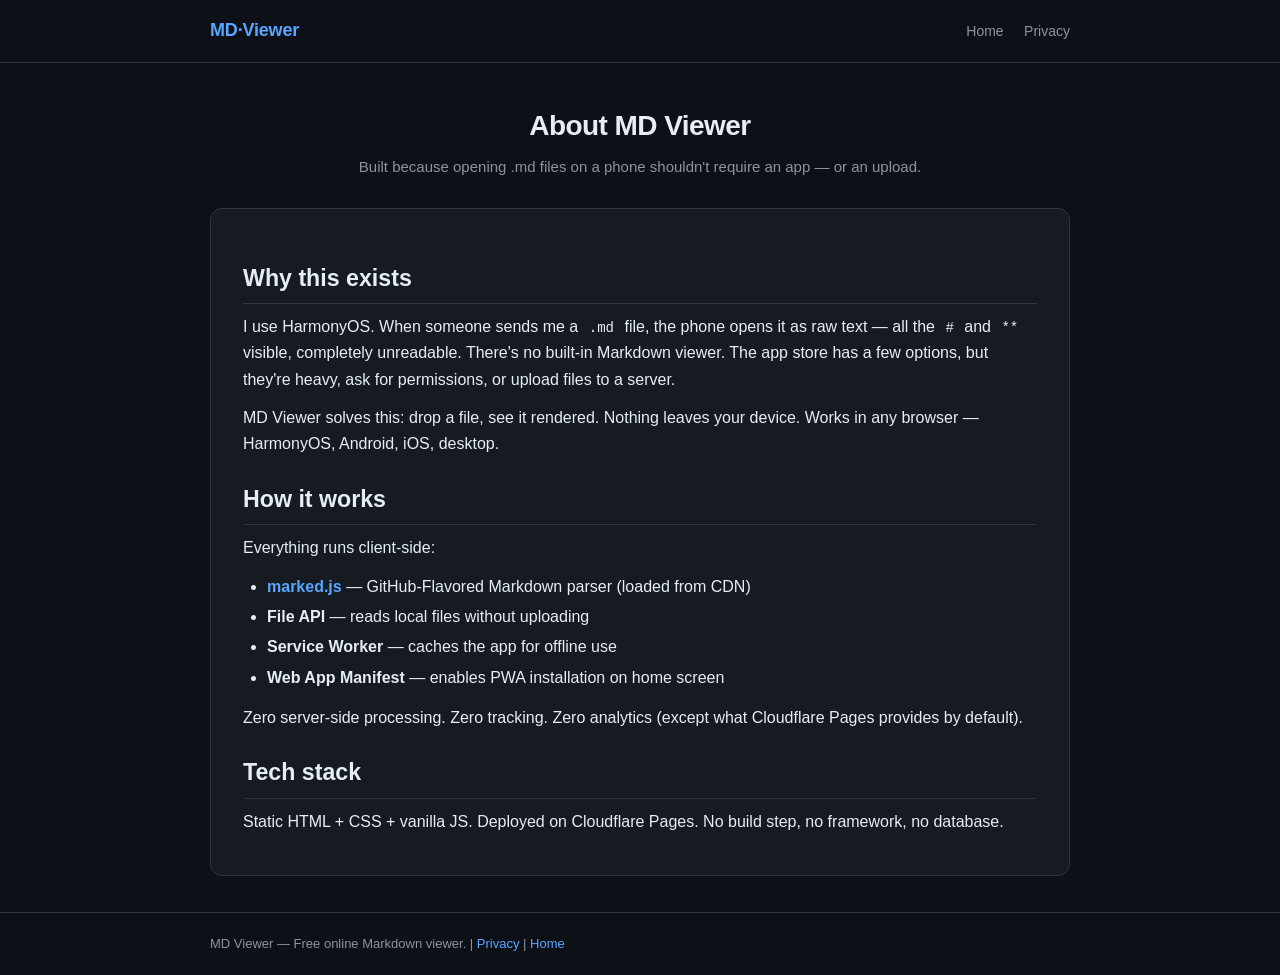
==== about.html @ 42decd7a "first commit" ====
<!DOCTYPE html>
<html lang="en">
<head>
  <meta charset="UTF-8" />
  <meta name="viewport" content="width=device-width, initial-scale=1.0" />
  <title>About — MD Viewer</title>
  <meta name="description" content="About MD Viewer — a free, privacy-first online Markdown viewer." />
  <link rel="canonical" href="https://example.com/about.html" />
  <link rel="stylesheet" href="/assets/styles.css" />
</head>
<body>
  <header class="site">
    <div class="wrap">
      <a href="/" class="logo">MD<span>·</span>Viewer</a>
      <nav>
        <a href="/">Home</a>
        <a href="/privacy.html">Privacy</a>
      </nav>
    </div>
  </header>

  <main class="wrap">
    <div class="hero">
      <h1>About MD Viewer</h1>
      <p class="sub">Built because opening .md files on a phone shouldn't require an app — or an upload.</p>
    </div>

    <div class="md-body" style="border:1px solid var(--border); border-radius:var(--radius);">
      <h2>Why this exists</h2>
      <p>I use HarmonyOS. When someone sends me a <code>.md</code> file, the phone opens it as raw text — all the <code>#</code> and <code>**</code> visible, completely unreadable. There's no built-in Markdown viewer. The app store has a few options, but they're heavy, ask for permissions, or upload files to a server.</p>
      <p>MD Viewer solves this: drop a file, see it rendered. Nothing leaves your device. Works in any browser — HarmonyOS, Android, iOS, desktop.</p>

      <h2>How it works</h2>
      <p>Everything runs client-side:</p>
      <ul>
        <li><strong><a href="https://github.com/markedjs/marked" target="_blank" rel="noopener">marked.js</a></strong> — GitHub-Flavored Markdown parser (loaded from CDN)</li>
        <li><strong>File API</strong> — reads local files without uploading</li>
        <li><strong>Service Worker</strong> — caches the app for offline use</li>
        <li><strong>Web App Manifest</strong> — enables PWA installation on home screen</li>
      </ul>
      <p>Zero server-side processing. Zero tracking. Zero analytics (except what Cloudflare Pages provides by default).</p>

      <h2>Tech stack</h2>
      <p>Static HTML + CSS + vanilla JS. Deployed on Cloudflare Pages. No build step, no framework, no database.</p>
    </div>
  </main>

  <footer class="site">
    <div class="wrap">
      <p>MD Viewer — Free online Markdown viewer. | <a href="/privacy.html">Privacy</a> | <a href="/">Home</a></p>
    </div>
  </footer>
</body>
</html>
---- assets/styles.css ----
/* md-viewer — clean dark theme, mobile-first, markdown tuned.
   Accent: soft teal/green for code/tech vibe. */
:root {
  --bg: #0d1117;
  --panel: #161b22;
  --panel-2: #1c2128;
  --txt: #e6edf3;
  --muted: #8b949e;
  --accent: #58a6ff;
  --accent-2: #7ee787;
  --border: #30363d;
  --radius: 12px;
  --maxw: 900px;
  --code-bg: #161b22;
}
* { box-sizing: border-box; }
html, body { margin: 0; padding: 0; scroll-behavior: smooth; }
body {
  background: var(--bg);
  color: var(--txt);
  font: 16px/1.65 -apple-system, BlinkMacSystemFont, "Segoe UI", Roboto, Helvetica, Arial, sans-serif, "HarmonyOS Sans";
  -webkit-font-smoothing: antialiased;
}
a { color: var(--accent); text-decoration: none; }
a:hover { text-decoration: underline; }
.wrap { max-width: var(--maxw); margin: 0 auto; padding: 0 20px; }

/* ——— header ——— */
header.site { padding: 16px 0; border-bottom: 1px solid var(--border); }
header.site .wrap { display: flex; align-items: center; justify-content: space-between; }
.logo { font-weight: 800; font-size: 18px; letter-spacing: -0.01em; }
.logo span { color: var(--accent); }
nav a { color: var(--muted); margin-left: 16px; font-size: 14px; }

/* ——— hero ——— */
.hero { padding: 40px 0 8px; text-align: center; }
.hero h1 { font-size: 28px; margin: 0 0 6px; letter-spacing: -0.02em; }
.hero p.sub { color: var(--muted); margin: 0 auto 20px; max-width: 580px; font-size: 15px; }
.badges { display: flex; gap: 8px; justify-content: center; flex-wrap: wrap; margin: 10px 0 0; }
.badge { font-size: 12px; color: var(--muted); background: var(--panel); border: 1px solid var(--border); padding: 4px 10px; border-radius: 999px; }

/* ——— dropzone ——— */
.dropzone {
  border: 2px dashed var(--border);
  border-radius: var(--radius);
  padding: 36px 20px;
  margin: 20px 0 0;
  cursor: pointer;
  transition: border-color .2s, background .2s;
  position: relative;
}
.dropzone:hover, .dropzone.dragover {
  border-color: var(--accent);
  background: var(--panel);
}
.dropzone .big { font-size: 18px; font-weight: 600; color: var(--txt); margin-bottom: 4px; }
.dropzone .small { font-size: 13px; color: var(--muted); }
.dropzone input[type=file] { position: absolute; inset: 0; opacity: 0; cursor: pointer; width: 100%; }

/* ——— url bar ——— */
.url-bar {
  display: flex; gap: 8px; margin-top: 12px;
  background: var(--panel); border: 1px solid var(--border);
  border-radius: var(--radius); padding: 6px 6px 6px 14px;
}
.url-bar input {
  flex: 1; background: none; border: none; color: var(--txt); font-size: 14px; outline: none;
}
.url-bar input::placeholder { color: var(--muted); font-size: 13px; }
#status { font-size: 13px; color: var(--muted); margin-top: 8px; min-height: 20px; }

/* ——— buttons ——— */
.btn {
  border: 1px solid var(--border); background: var(--panel-2);
  color: var(--txt); padding: 8px 18px; border-radius: var(--radius);
  font-size: 14px; cursor: pointer; white-space: nowrap;
  transition: background .15s, border-color .15s;
}
.btn:hover { background: var(--border); }
.btn.primary { background: var(--accent); border-color: var(--accent); color: #fff; font-weight: 600; }
.btn.primary:hover { filter: brightness(1.1); }
.btn.small { padding: 5px 12px; font-size: 12px; }

/* ——— viewer ——— */
.viewer { margin-top: 24px; }
.toolbar {
  display: flex; align-items: center; justify-content: space-between;
  padding: 8px 16px; background: var(--panel); border: 1px solid var(--border);
  border-radius: var(--radius) var(--radius) 0 0; gap: 8px; flex-wrap: wrap;
}
.tbar-title { font-size: 13px; color: var(--muted); overflow: hidden; text-overflow: ellipsis; white-space: nowrap; max-width: 280px; }
.tbar-actions { display: flex; gap: 6px; flex-wrap: wrap; }

/* ——— rendered markdown body ——— */
.md-body {
  background: var(--panel); border: 1px solid var(--border);
  border-top: none; border-radius: 0 0 var(--radius) var(--radius);
  padding: 28px 32px; overflow-x: auto;
}
/* GitHub-style markdown */
.md-body h1 { font-size: 1.8em; border-bottom: 1px solid var(--border); padding-bottom: 8px; margin: 24px 0 12px; }
.md-body h2 { font-size: 1.45em; border-bottom: 1px solid var(--border); padding-bottom: 6px; margin: 22px 0 10px; }
.md-body h3 { font-size: 1.2em; margin: 18px 0 8px; }
.md-body h4, .md-body h5, .md-body h6 { margin: 16px 0 6px; }
.md-body p { margin: 0 0 12px; }
.md-body a { color: var(--accent); }
.md-body img { max-width: 100%; border-radius: 6px; }
.md-body blockquote {
  border-left: 3px solid var(--accent); margin: 12px 0; padding: 4px 16px;
  color: var(--muted); background: var(--panel-2); border-radius: 0 6px 6px 0;
}
.md-body ul, .md-body ol { padding-left: 24px; margin: 8px 0 14px; }
.md-body li { margin-bottom: 4px; }
.md-body li > input[type=checkbox] { margin-right: 6px; }
.md-body table { border-collapse: collapse; width: 100%; margin: 12px 0; }
.md-body th, .md-body td { border: 1px solid var(--border); padding: 8px 12px; text-align: left; }
.md-body th { background: var(--panel-2); font-weight: 600; }
.md-body tr:nth-child(even) { background: rgba(255,255,255,0.02); }

/* Code blocks */
.md-body code {
  background: var(--code-bg); padding: 2px 6px; border-radius: 4px;
  font-size: 0.88em; font-family: "SF Mono", "Fira Code", "Cascadia Code", Consolas, monospace;
}
.md-body pre {
  background: var(--code-bg); border: 1px solid var(--border); border-radius: 8px;
  padding: 16px; overflow-x: auto; margin: 12px 0;
}
.md-body pre code { background: none; padding: 0; border-radius: 0; font-size: 0.85em; line-height: 1.55; }

/* raw source view */
.md-raw {
  background: var(--panel); border: 1px solid var(--border);
  border-top: none; border-radius: 0 0 var(--radius) var(--radius);
  padding: 24px 32px; margin: 0; font-size: 0.88em; line-height: 1.6;
  overflow-x: auto; white-space: pre-wrap; word-break: break-word;
  font-family: "SF Mono", "Fira Code", "Cascadia Code", Consolas, monospace;
}

/* ——— how-to / features ——— */
.how { padding: 48px 0 24px; }
.how h2, .features h2, .faq h2 { font-size: 22px; margin-bottom: 20px; letter-spacing: -0.01em; }
.steps { display: grid; grid-template-columns: repeat(auto-fit, minmax(240px, 1fr)); gap: 18px; }
.step { background: var(--panel); border: 1px solid var(--border); border-radius: var(--radius); padding: 20px; }
.step-num { display: inline-flex; align-items: center; justify-content: center; width: 28px; height: 28px; background: var(--accent); color: #fff; border-radius: 50%; font-weight: 700; font-size: 14px; margin-bottom: 10px; }
.step h3 { font-size: 16px; margin: 0 0 6px; }
.step p { font-size: 14px; color: var(--muted); margin: 0; }
.step code { background: var(--code-bg); padding: 1px 5px; border-radius: 3px; font-size: 0.85em; }

.features { padding: 24px 0; }
.grid-3 { display: grid; grid-template-columns: repeat(auto-fit, minmax(240px, 1fr)); gap: 14px; }
.card { background: var(--panel); border: 1px solid var(--border); border-radius: var(--radius); padding: 20px; }
.card h3 { font-size: 16px; margin: 0 0 6px; }
.card p { font-size: 14px; color: var(--muted); margin: 0; }

/* ——— faq ——— */
.faq { padding: 24px 0 36px; }
.faq details { background: var(--panel); border: 1px solid var(--border); border-radius: var(--radius); padding: 14px 18px; margin-bottom: 10px; }
.faq summary { cursor: pointer; font-weight: 600; font-size: 15px; }
.faq details p { margin: 8px 0 0; color: var(--muted); font-size: 14px; }
.faq details code { background: var(--code-bg); padding: 1px 5px; border-radius: 3px; font-size: 0.85em; }

/* ——— footer ——— */
footer.site { border-top: 1px solid var(--border); padding: 20px 0; margin-top: 36px; }
footer.site p { font-size: 13px; color: var(--muted); margin: 0; }

/* ——— responsive ——— */
@media (max-width: 640px) {
  .hero h1 { font-size: 22px; }
  .dropzone { padding: 24px 16px; }
  .md-body { padding: 18px 16px; }
  .md-raw { padding: 16px; }
  .toolbar { flex-direction: column; align-items: flex-start; gap: 6px; }
  .tbar-actions { width: 100%; justify-content: flex-start; }
  .url-bar { flex-direction: column; gap: 8px; padding: 10px; }
  .url-bar input { padding: 8px; background: var(--bg); border-radius: 8px; }
  nav a { margin-left: 10px; font-size: 13px; }
  .step, .card { padding: 16px; }
}

/* print styles */
@media print {
  header.site, footer.site, .hero, .how, .features, .faq, .toolbar, .dropzone, .url-bar { display: none; }
  .md-body { border: none; background: #fff; color: #000; padding: 0; }
  body { background: #fff; color: #000; }
}
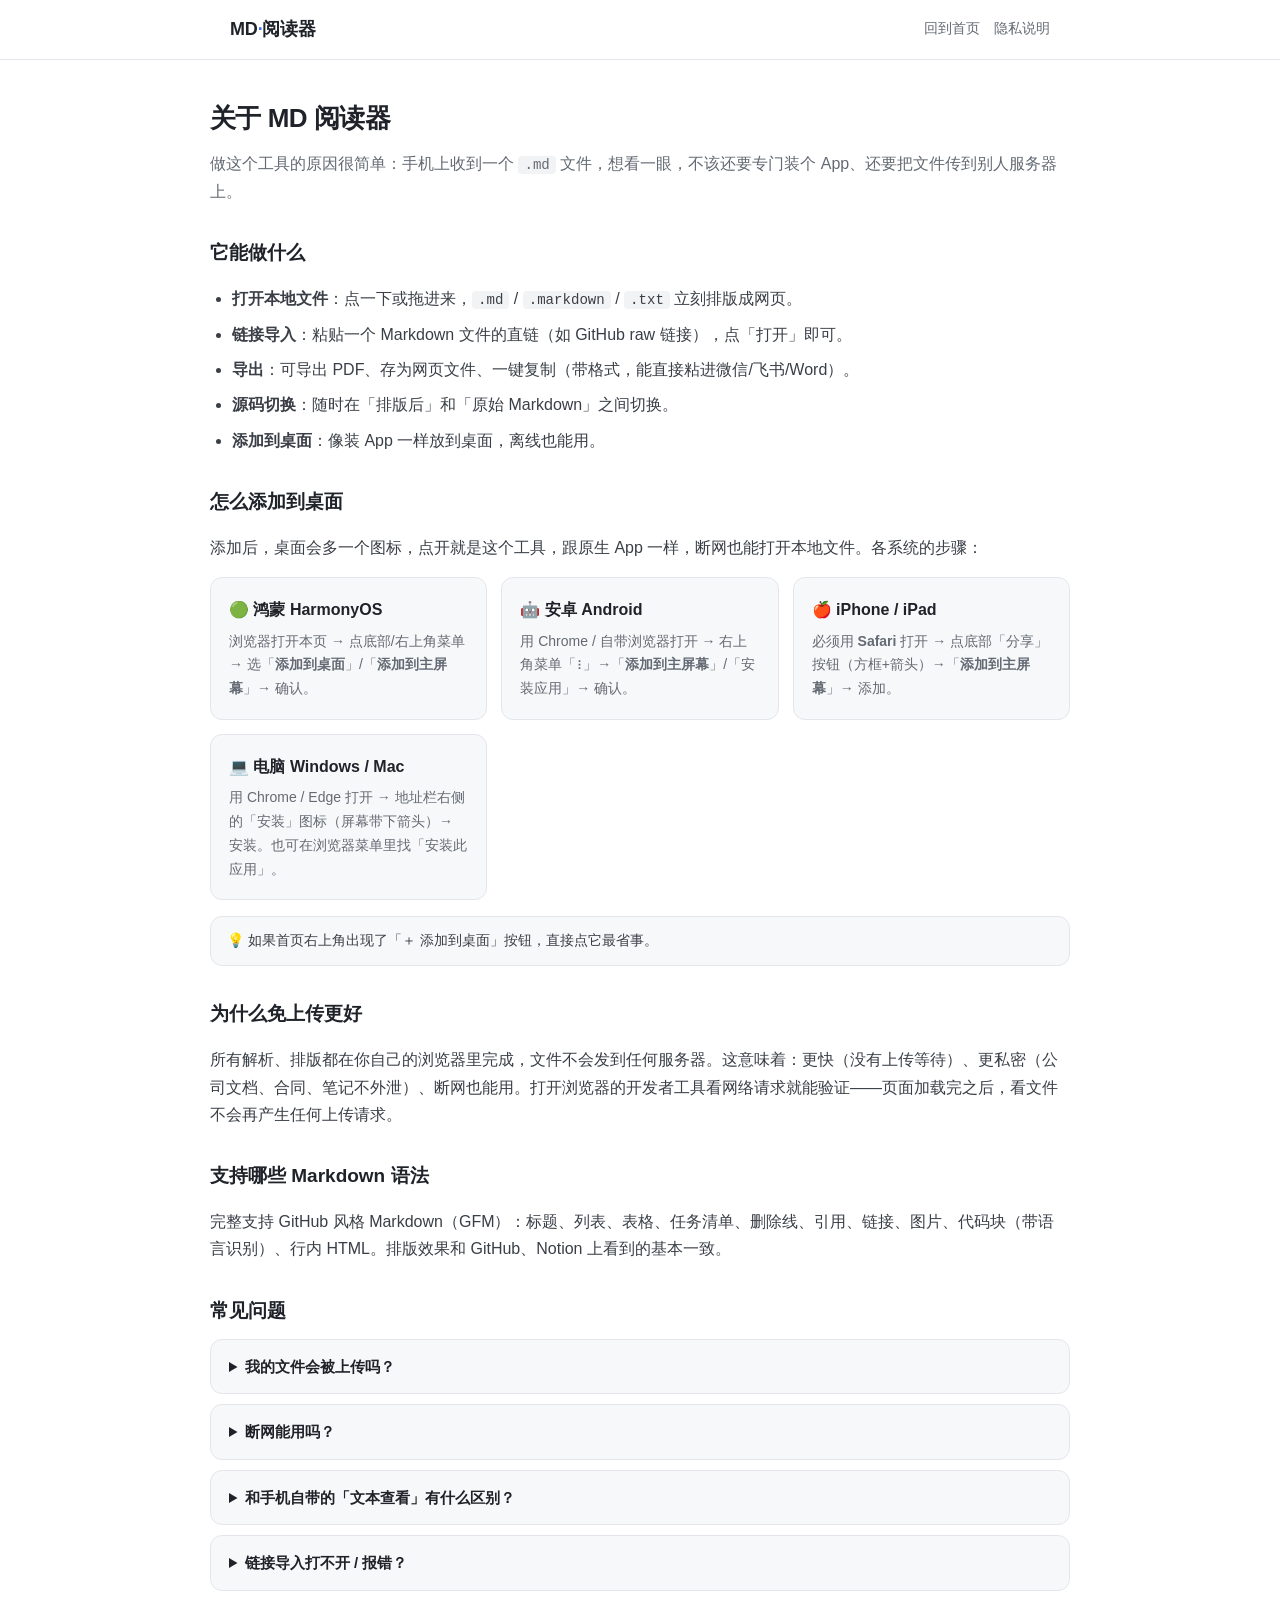
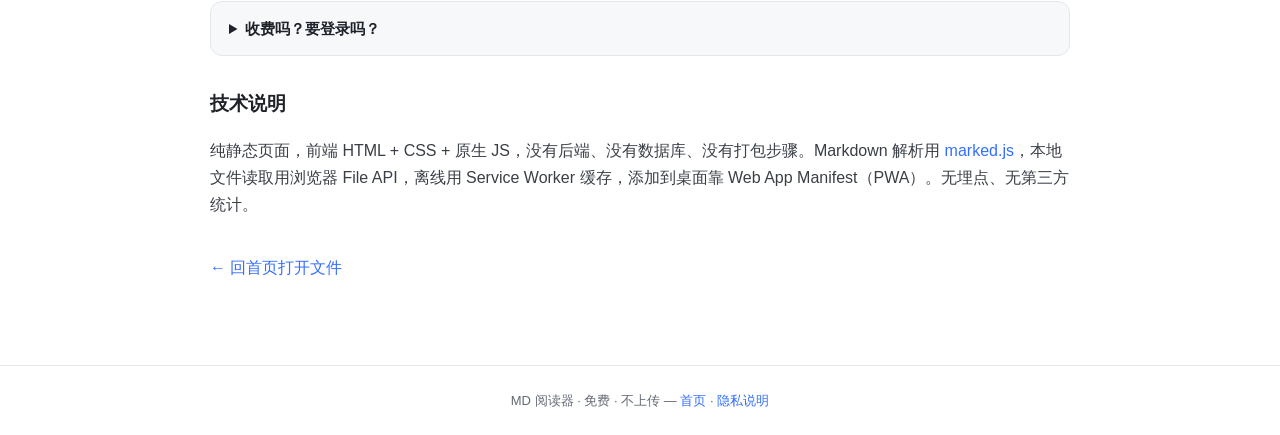
==== commit 18501f98: "重构为简洁中文版，主打添加到桌面 - 首页极简化：只留拖放/链接导入/阅读区，营销内容移到 about - 全中文 + 简洁浅色主题（飞书蓝，跟随系统夜间） - 新增 PWA「添加到桌面」按钮 + a" ====
--- a/about.html
+++ b/about.html
@@ -1,53 +1,98 @@
 <!DOCTYPE html>
-<html lang="en">
+<html lang="zh-CN">
 <head>
   <meta charset="UTF-8" />
-  <meta name="viewport" content="width=device-width, initial-scale=1.0" />
-  <title>About — MD Viewer</title>
-  <meta name="description" content="About MD Viewer — a free, privacy-first online Markdown viewer." />
-  <link rel="canonical" href="https://example.com/about.html" />
+  <meta name="viewport" content="width=device-width, initial-scale=1.0, viewport-fit=cover" />
+  <title>介绍 — MD 阅读器</title>
+  <meta name="description" content="MD 阅读器是一个免上传、免登录的在线 Markdown 阅读工具，可添加到桌面当 App 用。这里有功能说明、添加到桌面的步骤、常见问题。" />
+  <link rel="canonical" href="https://mdreader.xyz/about" />
+  <meta name="theme-color" content="#ffffff" />
   <link rel="stylesheet" href="/assets/styles.css" />
 </head>
 <body>
   <header class="site">
     <div class="wrap">
-      <a href="/" class="logo">MD<span>·</span>Viewer</a>
+      <a href="/" class="logo">MD<span>·</span>阅读器</a>
       <nav>
-        <a href="/">Home</a>
-        <a href="/privacy.html">Privacy</a>
+        <a href="/">回到首页</a>
+        <a href="/privacy">隐私说明</a>
       </nav>
     </div>
   </header>
 
-  <main class="wrap">
-    <div class="hero">
-      <h1>About MD Viewer</h1>
-      <p class="sub">Built because opening .md files on a phone shouldn't require an app — or an upload.</p>
+  <main class="wrap doc">
+    <h1>关于 MD 阅读器</h1>
+    <p class="lead">做这个工具的原因很简单：手机上收到一个 <code>.md</code> 文件，想看一眼，不该还要专门装个 App、还要把文件传到别人服务器上。</p>
+
+    <h2>它能做什么</h2>
+    <ul>
+      <li><strong>打开本地文件</strong>：点一下或拖进来，<code>.md</code> / <code>.markdown</code> / <code>.txt</code> 立刻排版成网页。</li>
+      <li><strong>链接导入</strong>：粘贴一个 Markdown 文件的直链（如 GitHub raw 链接），点「打开」即可。</li>
+      <li><strong>导出</strong>：可导出 PDF、存为网页文件、一键复制（带格式，能直接粘进微信/飞书/Word）。</li>
+      <li><strong>源码切换</strong>：随时在「排版后」和「原始 Markdown」之间切换。</li>
+      <li><strong>添加到桌面</strong>：像装 App 一样放到桌面，离线也能用。</li>
+    </ul>
+
+    <h2 id="desktop">怎么添加到桌面</h2>
+    <p>添加后，桌面会多一个图标，点开就是这个工具，跟原生 App 一样，断网也能打开本地文件。各系统的步骤：</p>
+
+    <div class="how-grid">
+      <div class="how-card">
+        <h3>🟢 鸿蒙 HarmonyOS</h3>
+        <p>浏览器打开本页 → 点底部/右上角菜单 → 选「<strong>添加到桌面</strong>」/「<strong>添加到主屏幕</strong>」→ 确认。</p>
+      </div>
+      <div class="how-card">
+        <h3>🤖 安卓 Android</h3>
+        <p>用 Chrome / 自带浏览器打开 → 右上角菜单「⋮」→「<strong>添加到主屏幕</strong>」/「安装应用」→ 确认。</p>
+      </div>
+      <div class="how-card">
+        <h3>🍎 iPhone / iPad</h3>
+        <p>必须用 <strong>Safari</strong> 打开 → 点底部「分享」按钮（方框+箭头）→「<strong>添加到主屏幕</strong>」→ 添加。</p>
+      </div>
+      <div class="how-card">
+        <h3>💻 电脑 Windows / Mac</h3>
+        <p>用 Chrome / Edge 打开 → 地址栏右侧的「安装」图标（屏幕带下箭头）→ 安装。也可在浏览器菜单里找「安装此应用」。</p>
+      </div>
     </div>
+    <p class="tip">💡 如果首页右上角出现了「＋ 添加到桌面」按钮，直接点它最省事。</p>
 
-    <div class="md-body" style="border:1px solid var(--border); border-radius:var(--radius);">
-      <h2>Why this exists</h2>
-      <p>I use HarmonyOS. When someone sends me a <code>.md</code> file, the phone opens it as raw text — all the <code>#</code> and <code>**</code> visible, completely unreadable. There's no built-in Markdown viewer. The app store has a few options, but they're heavy, ask for permissions, or upload files to a server.</p>
-      <p>MD Viewer solves this: drop a file, see it rendered. Nothing leaves your device. Works in any browser — HarmonyOS, Android, iOS, desktop.</p>
+    <h2>为什么免上传更好</h2>
+    <p>所有解析、排版都在你自己的浏览器里完成，文件不会发到任何服务器。这意味着：更快（没有上传等待）、更私密（公司文档、合同、笔记不外泄）、断网也能用。打开浏览器的开发者工具看网络请求就能验证——页面加载完之后，看文件不会再产生任何上传请求。</p>
 
-      <h2>How it works</h2>
-      <p>Everything runs client-side:</p>
-      <ul>
-        <li><strong><a href="https://github.com/markedjs/marked" target="_blank" rel="noopener">marked.js</a></strong> — GitHub-Flavored Markdown parser (loaded from CDN)</li>
-        <li><strong>File API</strong> — reads local files without uploading</li>
-        <li><strong>Service Worker</strong> — caches the app for offline use</li>
-        <li><strong>Web App Manifest</strong> — enables PWA installation on home screen</li>
-      </ul>
-      <p>Zero server-side processing. Zero tracking. Zero analytics (except what Cloudflare Pages provides by default).</p>
+    <h2>支持哪些 Markdown 语法</h2>
+    <p>完整支持 GitHub 风格 Markdown（GFM）：标题、列表、表格、任务清单、删除线、引用、链接、图片、代码块（带语言识别）、行内 HTML。排版效果和 GitHub、Notion 上看到的基本一致。</p>
 
-      <h2>Tech stack</h2>
-      <p>Static HTML + CSS + vanilla JS. Deployed on Cloudflare Pages. No build step, no framework, no database.</p>
-    </div>
+    <h2>常见问题</h2>
+    <details>
+      <summary>我的文件会被上传吗？</summary>
+      <p>不会。全部处理都在浏览器本地用 <code>marked.js</code> 完成，文件不发往任何服务器。</p>
+    </details>
+    <details>
+      <summary>断网能用吗？</summary>
+      <p>能。第一次访问后会缓存到本地，之后离线也能打开本地 <code>.md</code> 文件。添加到桌面后体验更接近原生 App。</p>
+    </details>
+    <details>
+      <summary>和手机自带的「文本查看」有什么区别？</summary>
+      <p>自带查看器显示的是原始符号（<code># 标题</code>、<code>**加粗**</code>），看着乱。这个工具会把它排版成真正的标题、加粗、表格、代码块，跟在 GitHub 上看一样。</p>
+    </details>
+    <details>
+      <summary>链接导入打不开 / 报错？</summary>
+      <p>需要是 Markdown 文件的<strong>直链（raw）</strong>，比如 <code>raw.githubusercontent.com/...</code>，不是网页地址。部分站点限制跨域访问也会失败，这种情况把文件下载到本地再打开即可。</p>
+    </details>
+    <details>
+      <summary>收费吗？要登录吗？</summary>
+      <p>完全免费，不用登录、不用注册，没有任何账号体系。</p>
+    </details>
+
+    <h2>技术说明</h2>
+    <p>纯静态页面，前端 HTML + CSS + 原生 JS，没有后端、没有数据库、没有打包步骤。Markdown 解析用 <a href="https://github.com/markedjs/marked" target="_blank" rel="noopener">marked.js</a>，本地文件读取用浏览器 File API，离线用 Service Worker 缓存，添加到桌面靠 Web App Manifest（PWA）。无埋点、无第三方统计。</p>
+
+    <p class="back"><a href="/">← 回首页打开文件</a></p>
   </main>
 
   <footer class="site">
     <div class="wrap">
-      <p>MD Viewer — Free online Markdown viewer. | <a href="/privacy.html">Privacy</a> | <a href="/">Home</a></p>
+      <p>MD 阅读器 · 免费 · 不上传 — <a href="/">首页</a> · <a href="/privacy">隐私说明</a></p>
     </div>
   </footer>
 </body>
--- a/assets/styles.css
+++ b/assets/styles.css
@@ -1,186 +1,182 @@
-/* md-viewer — clean dark theme, mobile-first, markdown tuned.
-   Accent: soft teal/green for code/tech vibe. */
+/* MD 阅读器 — 简洁浅色主题，移动优先，阅读友好。 */
 :root {
-  --bg: #0d1117;
-  --panel: #161b22;
-  --panel-2: #1c2128;
-  --txt: #e6edf3;
-  --muted: #8b949e;
-  --accent: #58a6ff;
-  --accent-2: #7ee787;
-  --border: #30363d;
+  --bg: #ffffff;
+  --panel: #f7f8fa;
+  --panel-2: #eef0f3;
+  --txt: #1f2329;
+  --muted: #646a73;
+  --accent: #3370ff;
+  --border: #e5e6eb;
   --radius: 12px;
-  --maxw: 900px;
-  --code-bg: #161b22;
+  --maxw: 860px;
+  --code-bg: #f2f3f5;
 }
 * { box-sizing: border-box; }
 html, body { margin: 0; padding: 0; scroll-behavior: smooth; }
 body {
   background: var(--bg);
   color: var(--txt);
-  font: 16px/1.65 -apple-system, BlinkMacSystemFont, "Segoe UI", Roboto, Helvetica, Arial, sans-serif, "HarmonyOS Sans";
+  font: 16px/1.7 -apple-system, BlinkMacSystemFont, "Segoe UI", "PingFang SC", "HarmonyOS Sans SC", "Microsoft YaHei", Roboto, Helvetica, Arial, sans-serif;
   -webkit-font-smoothing: antialiased;
 }
 a { color: var(--accent); text-decoration: none; }
 a:hover { text-decoration: underline; }
 .wrap { max-width: var(--maxw); margin: 0 auto; padding: 0 20px; }
 
-/* ——— header ——— */
-header.site { padding: 16px 0; border-bottom: 1px solid var(--border); }
+/* ——— 顶栏 ——— */
+header.site { padding: 14px 0; border-bottom: 1px solid var(--border); position: sticky; top: 0; background: rgba(255,255,255,0.9); backdrop-filter: blur(8px); z-index: 10; }
 header.site .wrap { display: flex; align-items: center; justify-content: space-between; }
-.logo { font-weight: 800; font-size: 18px; letter-spacing: -0.01em; }
+.logo { font-weight: 800; font-size: 18px; letter-spacing: -0.01em; color: var(--txt); }
 .logo span { color: var(--accent); }
-nav a { color: var(--muted); margin-left: 16px; font-size: 14px; }
+header nav { display: flex; align-items: center; gap: 14px; }
+nav a { color: var(--muted); font-size: 14px; }
 
 /* ——— hero ——— */
-.hero { padding: 40px 0 8px; text-align: center; }
-.hero h1 { font-size: 28px; margin: 0 0 6px; letter-spacing: -0.02em; }
-.hero p.sub { color: var(--muted); margin: 0 auto 20px; max-width: 580px; font-size: 15px; }
-.badges { display: flex; gap: 8px; justify-content: center; flex-wrap: wrap; margin: 10px 0 0; }
-.badge { font-size: 12px; color: var(--muted); background: var(--panel); border: 1px solid var(--border); padding: 4px 10px; border-radius: 999px; }
+.hero { padding: 48px 0 8px; text-align: center; }
+.hero h1 { font-size: 30px; margin: 0 0 8px; letter-spacing: -0.02em; }
+.hero p.sub { color: var(--muted); margin: 0 auto 24px; max-width: 480px; font-size: 15px; }
+.hero-links { margin-top: 14px; font-size: 13px; color: var(--muted); }
+.hero-links a { color: var(--muted); }
+.hero-links a:hover { color: var(--accent); }
+.hero-links .dot { margin: 0 8px; opacity: .5; }
 
-/* ——— dropzone ——— */
+/* ——— 拖放区 ——— */
 .dropzone {
   border: 2px dashed var(--border);
   border-radius: var(--radius);
-  padding: 36px 20px;
-  margin: 20px 0 0;
+  padding: 44px 20px;
   cursor: pointer;
   transition: border-color .2s, background .2s;
   position: relative;
-}
-.dropzone:hover, .dropzone.dragover {
-  border-color: var(--accent);
   background: var(--panel);
 }
-.dropzone .big { font-size: 18px; font-weight: 600; color: var(--txt); margin-bottom: 4px; }
+.dropzone:hover, .dropzone.dragover { border-color: var(--accent); background: #f0f5ff; }
+.dropzone .big { font-size: 17px; font-weight: 600; color: var(--txt); margin-bottom: 6px; }
 .dropzone .small { font-size: 13px; color: var(--muted); }
 .dropzone input[type=file] { position: absolute; inset: 0; opacity: 0; cursor: pointer; width: 100%; }
 
-/* ——— url bar ——— */
+/* ——— 链接栏 ——— */
 .url-bar {
   display: flex; gap: 8px; margin-top: 12px;
-  background: var(--panel); border: 1px solid var(--border);
+  background: var(--bg); border: 1px solid var(--border);
   border-radius: var(--radius); padding: 6px 6px 6px 14px;
 }
-.url-bar input {
-  flex: 1; background: none; border: none; color: var(--txt); font-size: 14px; outline: none;
-}
+.url-bar input { flex: 1; background: none; border: none; color: var(--txt); font-size: 14px; outline: none; }
 .url-bar input::placeholder { color: var(--muted); font-size: 13px; }
-#status { font-size: 13px; color: var(--muted); margin-top: 8px; min-height: 20px; }
+#status { font-size: 13px; color: var(--muted); margin-top: 10px; min-height: 20px; }
 
-/* ——— buttons ——— */
+/* ——— 按钮 ——— */
 .btn {
-  border: 1px solid var(--border); background: var(--panel-2);
+  border: 1px solid var(--border); background: var(--bg);
   color: var(--txt); padding: 8px 18px; border-radius: var(--radius);
   font-size: 14px; cursor: pointer; white-space: nowrap;
-  transition: background .15s, border-color .15s;
+  transition: background .15s, border-color .15s, color .15s;
 }
-.btn:hover { background: var(--border); }
+.btn:hover { background: var(--panel-2); }
 .btn.primary { background: var(--accent); border-color: var(--accent); color: #fff; font-weight: 600; }
-.btn.primary:hover { filter: brightness(1.1); }
+.btn.primary:hover { filter: brightness(1.05); background: var(--accent); }
+.btn.ghost { background: none; border-color: var(--accent); color: var(--accent); padding: 6px 14px; font-size: 13px; }
+.btn.ghost:hover { background: #f0f5ff; }
 .btn.small { padding: 5px 12px; font-size: 12px; }
 
-/* ——— viewer ——— */
-.viewer { margin-top: 24px; }
+/* ——— 阅读区 ——— */
+.viewer { margin-top: 28px; }
 .toolbar {
   display: flex; align-items: center; justify-content: space-between;
-  padding: 8px 16px; background: var(--panel); border: 1px solid var(--border);
+  padding: 8px 14px; background: var(--panel); border: 1px solid var(--border);
   border-radius: var(--radius) var(--radius) 0 0; gap: 8px; flex-wrap: wrap;
 }
-.tbar-title { font-size: 13px; color: var(--muted); overflow: hidden; text-overflow: ellipsis; white-space: nowrap; max-width: 280px; }
+.tbar-title { font-size: 13px; color: var(--muted); overflow: hidden; text-overflow: ellipsis; white-space: nowrap; max-width: 240px; }
 .tbar-actions { display: flex; gap: 6px; flex-wrap: wrap; }
 
-/* ——— rendered markdown body ——— */
+/* ——— 渲染后的 markdown 正文 ——— */
 .md-body {
-  background: var(--panel); border: 1px solid var(--border);
+  background: var(--bg); border: 1px solid var(--border);
   border-top: none; border-radius: 0 0 var(--radius) var(--radius);
-  padding: 28px 32px; overflow-x: auto;
+  padding: 32px 36px; overflow-x: auto;
 }
-/* GitHub-style markdown */
-.md-body h1 { font-size: 1.8em; border-bottom: 1px solid var(--border); padding-bottom: 8px; margin: 24px 0 12px; }
-.md-body h2 { font-size: 1.45em; border-bottom: 1px solid var(--border); padding-bottom: 6px; margin: 22px 0 10px; }
+.md-body h1 { font-size: 1.7em; border-bottom: 1px solid var(--border); padding-bottom: 8px; margin: 24px 0 14px; }
+.md-body h2 { font-size: 1.4em; border-bottom: 1px solid var(--border); padding-bottom: 6px; margin: 22px 0 12px; }
 .md-body h3 { font-size: 1.2em; margin: 18px 0 8px; }
 .md-body h4, .md-body h5, .md-body h6 { margin: 16px 0 6px; }
-.md-body p { margin: 0 0 12px; }
-.md-body a { color: var(--accent); }
+.md-body p { margin: 0 0 14px; }
 .md-body img { max-width: 100%; border-radius: 6px; }
 .md-body blockquote {
-  border-left: 3px solid var(--accent); margin: 12px 0; padding: 4px 16px;
-  color: var(--muted); background: var(--panel-2); border-radius: 0 6px 6px 0;
+  border-left: 3px solid var(--accent); margin: 14px 0; padding: 6px 16px;
+  color: var(--muted); background: var(--panel); border-radius: 0 6px 6px 0;
 }
 .md-body ul, .md-body ol { padding-left: 24px; margin: 8px 0 14px; }
 .md-body li { margin-bottom: 4px; }
 .md-body li > input[type=checkbox] { margin-right: 6px; }
-.md-body table { border-collapse: collapse; width: 100%; margin: 12px 0; }
+.md-body table { border-collapse: collapse; width: 100%; margin: 14px 0; }
 .md-body th, .md-body td { border: 1px solid var(--border); padding: 8px 12px; text-align: left; }
-.md-body th { background: var(--panel-2); font-weight: 600; }
-.md-body tr:nth-child(even) { background: rgba(255,255,255,0.02); }
-
-/* Code blocks */
-.md-body code {
-  background: var(--code-bg); padding: 2px 6px; border-radius: 4px;
-  font-size: 0.88em; font-family: "SF Mono", "Fira Code", "Cascadia Code", Consolas, monospace;
-}
-.md-body pre {
-  background: var(--code-bg); border: 1px solid var(--border); border-radius: 8px;
-  padding: 16px; overflow-x: auto; margin: 12px 0;
-}
+.md-body th { background: var(--panel); font-weight: 600; }
+.md-body tr:nth-child(even) { background: var(--panel); }
+.md-body code { background: var(--code-bg); padding: 2px 6px; border-radius: 4px; font-size: 0.88em; font-family: "SF Mono", "Cascadia Code", Consolas, Menlo, monospace; }
+.md-body pre { background: var(--code-bg); border: 1px solid var(--border); border-radius: 8px; padding: 16px; overflow-x: auto; margin: 14px 0; }
 .md-body pre code { background: none; padding: 0; border-radius: 0; font-size: 0.85em; line-height: 1.55; }
 
-/* raw source view */
+/* 原始源码视图 */
 .md-raw {
-  background: var(--panel); border: 1px solid var(--border);
+  background: var(--bg); border: 1px solid var(--border);
   border-top: none; border-radius: 0 0 var(--radius) var(--radius);
   padding: 24px 32px; margin: 0; font-size: 0.88em; line-height: 1.6;
   overflow-x: auto; white-space: pre-wrap; word-break: break-word;
-  font-family: "SF Mono", "Fira Code", "Cascadia Code", Consolas, monospace;
+  font-family: "SF Mono", "Cascadia Code", Consolas, Menlo, monospace;
 }
 
-/* ——— how-to / features ——— */
-.how { padding: 48px 0 24px; }
-.how h2, .features h2, .faq h2 { font-size: 22px; margin-bottom: 20px; letter-spacing: -0.01em; }
-.steps { display: grid; grid-template-columns: repeat(auto-fit, minmax(240px, 1fr)); gap: 18px; }
-.step { background: var(--panel); border: 1px solid var(--border); border-radius: var(--radius); padding: 20px; }
-.step-num { display: inline-flex; align-items: center; justify-content: center; width: 28px; height: 28px; background: var(--accent); color: #fff; border-radius: 50%; font-weight: 700; font-size: 14px; margin-bottom: 10px; }
-.step h3 { font-size: 16px; margin: 0 0 6px; }
-.step p { font-size: 14px; color: var(--muted); margin: 0; }
-.step code { background: var(--code-bg); padding: 1px 5px; border-radius: 3px; font-size: 0.85em; }
+/* ——— 介绍页 (about / privacy) ——— */
+.doc { padding: 36px 0 20px; }
+.doc h1 { font-size: 26px; margin: 0 0 10px; letter-spacing: -0.02em; }
+.doc .lead { color: var(--muted); font-size: 16px; margin: 0 0 28px; }
+.doc h2 { font-size: 19px; margin: 32px 0 12px; }
+.doc h3 { font-size: 16px; margin: 0 0 6px; }
+.doc p, .doc li { color: #3a3f47; }
+.doc ul { padding-left: 22px; }
+.doc li { margin-bottom: 8px; }
+.doc code { background: var(--code-bg); padding: 1px 6px; border-radius: 4px; font-size: 0.88em; }
+.doc .tip { background: var(--panel); border: 1px solid var(--border); border-radius: var(--radius); padding: 12px 16px; font-size: 14px; }
+.doc .back { margin-top: 36px; }
+.how-grid { display: grid; grid-template-columns: repeat(auto-fit, minmax(220px, 1fr)); gap: 14px; margin: 16px 0; }
+.how-card { background: var(--panel); border: 1px solid var(--border); border-radius: var(--radius); padding: 18px; }
+.how-card p { font-size: 14px; color: var(--muted); margin: 0; }
+.doc details { background: var(--panel); border: 1px solid var(--border); border-radius: var(--radius); padding: 14px 18px; margin-bottom: 10px; }
+.doc summary { cursor: pointer; font-weight: 600; font-size: 15px; }
+.doc details p { margin: 8px 0 0; color: var(--muted); font-size: 14px; }
 
-.features { padding: 24px 0; }
-.grid-3 { display: grid; grid-template-columns: repeat(auto-fit, minmax(240px, 1fr)); gap: 14px; }
-.card { background: var(--panel); border: 1px solid var(--border); border-radius: var(--radius); padding: 20px; }
-.card h3 { font-size: 16px; margin: 0 0 6px; }
-.card p { font-size: 14px; color: var(--muted); margin: 0; }
+/* ——— 页脚 ——— */
+footer.site { border-top: 1px solid var(--border); padding: 24px 0; margin-top: 48px; }
+footer.site p { font-size: 13px; color: var(--muted); margin: 0; text-align: center; }
 
-/* ——— faq ——— */
-.faq { padding: 24px 0 36px; }
-.faq details { background: var(--panel); border: 1px solid var(--border); border-radius: var(--radius); padding: 14px 18px; margin-bottom: 10px; }
-.faq summary { cursor: pointer; font-weight: 600; font-size: 15px; }
-.faq details p { margin: 8px 0 0; color: var(--muted); font-size: 14px; }
-.faq details code { background: var(--code-bg); padding: 1px 5px; border-radius: 3px; font-size: 0.85em; }
-
-/* ——— footer ——— */
-footer.site { border-top: 1px solid var(--border); padding: 20px 0; margin-top: 36px; }
-footer.site p { font-size: 13px; color: var(--muted); margin: 0; }
-
-/* ——— responsive ——— */
+/* ——— 响应式 ——— */
 @media (max-width: 640px) {
-  .hero h1 { font-size: 22px; }
-  .dropzone { padding: 24px 16px; }
-  .md-body { padding: 18px 16px; }
+  .hero { padding: 32px 0 4px; }
+  .hero h1 { font-size: 24px; }
+  .dropzone { padding: 32px 16px; }
+  .md-body { padding: 20px 16px; }
   .md-raw { padding: 16px; }
-  .toolbar { flex-direction: column; align-items: flex-start; gap: 6px; }
-  .tbar-actions { width: 100%; justify-content: flex-start; }
+  .toolbar { flex-direction: column; align-items: flex-start; gap: 8px; }
+  .tbar-actions { width: 100%; }
   .url-bar { flex-direction: column; gap: 8px; padding: 10px; }
-  .url-bar input { padding: 8px; background: var(--bg); border-radius: 8px; }
-  nav a { margin-left: 10px; font-size: 13px; }
-  .step, .card { padding: 16px; }
+  .url-bar input { padding: 8px; background: var(--panel); border-radius: 8px; }
+  .doc { padding: 24px 0; }
 }
 
-/* print styles */
+/* ——— 夜间阅读（跟随系统）——— */
+@media (prefers-color-scheme: dark) {
+  :root {
+    --bg: #16181c; --panel: #1f2226; --panel-2: #2a2e33;
+    --txt: #e6e8eb; --muted: #9aa0a6; --accent: #5b8cff;
+    --border: #2e3338; --code-bg: #22262b;
+  }
+  header.site { background: rgba(22,24,28,0.9); }
+  .dropzone:hover, .dropzone.dragover, .btn.ghost:hover { background: #1d2740; }
+  .meta { color: var(--muted); }
+}
+
+/* ——— 打印 / 导出 PDF ——— */
 @media print {
-  header.site, footer.site, .hero, .how, .features, .faq, .toolbar, .dropzone, .url-bar { display: none; }
+  header.site, footer.site, .hero, .toolbar, .dropzone, .url-bar, .hero-links { display: none !important; }
   .md-body { border: none; background: #fff; color: #000; padding: 0; }
   body { background: #fff; color: #000; }
 }
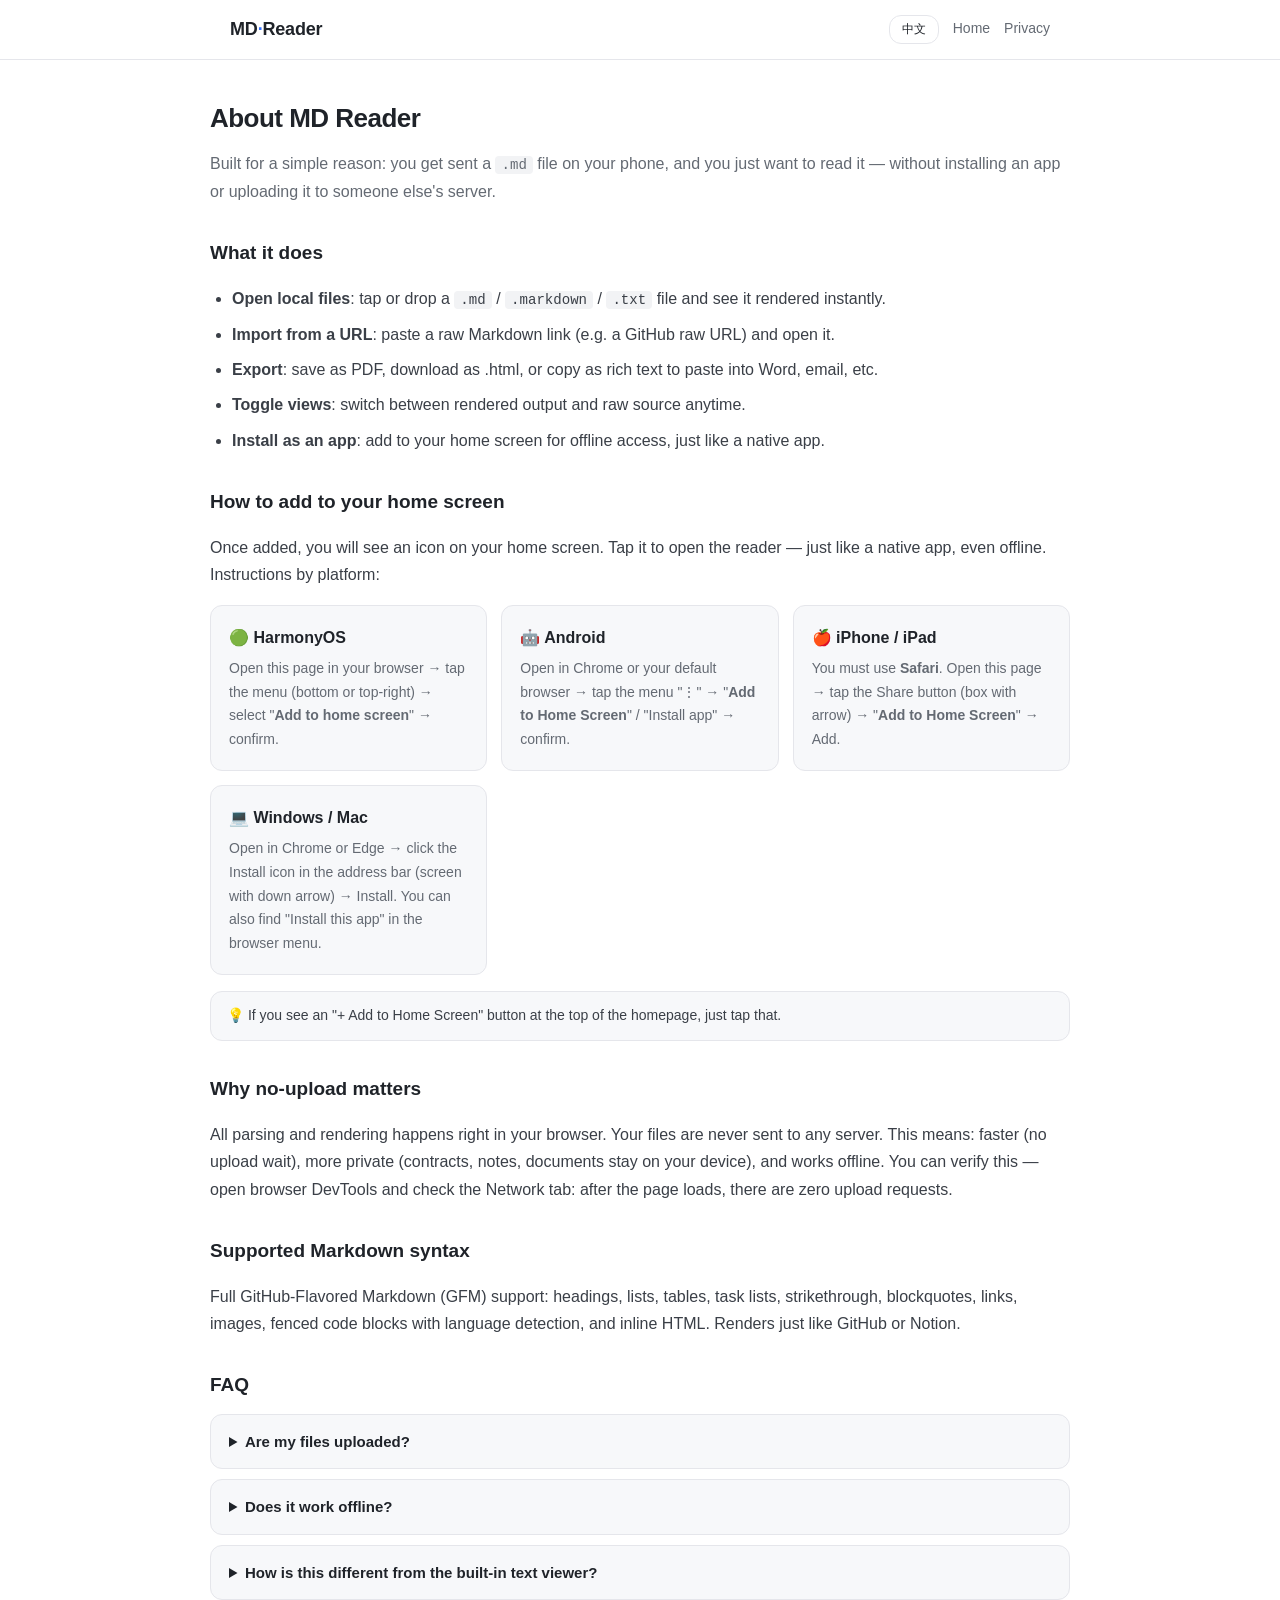
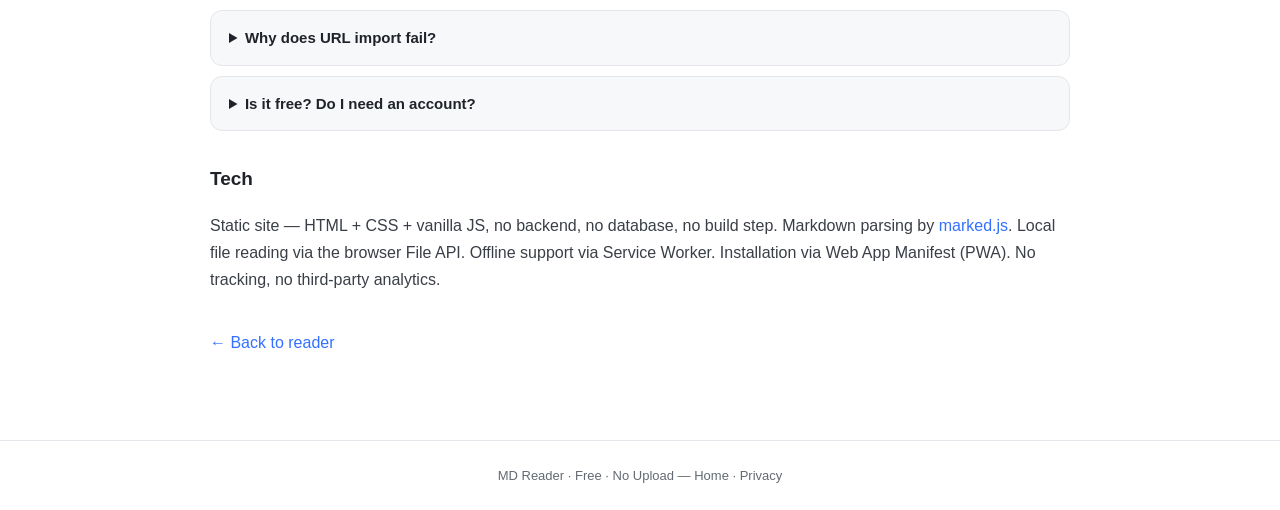
==== commit ebb6bc1f: "add i18n support: zh-CN + en auto-detect" ====
--- a/about.html
+++ b/about.html
@@ -3,96 +3,99 @@
 <head>
   <meta charset="UTF-8" />
   <meta name="viewport" content="width=device-width, initial-scale=1.0, viewport-fit=cover" />
-  <title>介绍 — MD 阅读器</title>
-  <meta name="description" content="MD 阅读器是一个免上传、免登录的在线 Markdown 阅读工具，可添加到桌面当 App 用。这里有功能说明、添加到桌面的步骤、常见问题。" />
+  <title data-i18n="about-title">介绍 — MD 阅读器</title>
+  <meta name="description" data-i18n="about-meta-desc" content="MD 阅读器是一个免上传、免登录的在线 Markdown 阅读工具，可添加到桌面当 App 用。这里有功能说明、添加到桌面的步骤、常见问题。" />
   <link rel="canonical" href="https://mdreader.xyz/about" />
   <meta name="theme-color" content="#ffffff" />
+  <link rel="icon" type="image/x-icon" href="/assets/favicon.ico" />
   <link rel="stylesheet" href="/assets/styles.css" />
+  <script src="/assets/i18n.js"></script>
 </head>
 <body>
   <header class="site">
     <div class="wrap">
-      <a href="/" class="logo">MD<span>·</span>阅读器</a>
+      <a href="/" class="logo" data-i18n="brand">MD<span>·</span>阅读器</a>
       <nav>
-        <a href="/">回到首页</a>
-        <a href="/privacy">隐私说明</a>
+        <button class="btn small" onclick="switchLang()" data-i18n="lang-label">EN</button>
+        <a href="/" data-i18n="about-nav-home">回到首页</a>
+        <a href="/privacy" data-i18n="about-nav-privacy">隐私说明</a>
       </nav>
     </div>
   </header>
 
   <main class="wrap doc">
-    <h1>关于 MD 阅读器</h1>
-    <p class="lead">做这个工具的原因很简单：手机上收到一个 <code>.md</code> 文件，想看一眼，不该还要专门装个 App、还要把文件传到别人服务器上。</p>
+    <h1 data-i18n="about-h1">关于 MD 阅读器</h1>
+    <p class="lead" data-i18n="about-lead">做这个工具的原因很简单：手机上收到一个 <code>.md</code> 文件，想看一眼，不该还要专门装个 App、还要把文件传到别人服务器上。</p>
 
-    <h2>它能做什么</h2>
+    <h2 data-i18n="about-h2-features">它能做什么</h2>
     <ul>
-      <li><strong>打开本地文件</strong>：点一下或拖进来，<code>.md</code> / <code>.markdown</code> / <code>.txt</code> 立刻排版成网页。</li>
-      <li><strong>链接导入</strong>：粘贴一个 Markdown 文件的直链（如 GitHub raw 链接），点「打开」即可。</li>
-      <li><strong>导出</strong>：可导出 PDF、存为网页文件、一键复制（带格式，能直接粘进微信/飞书/Word）。</li>
-      <li><strong>源码切换</strong>：随时在「排版后」和「原始 Markdown」之间切换。</li>
-      <li><strong>添加到桌面</strong>：像装 App 一样放到桌面，离线也能用。</li>
+      <li data-i18n="about-f1"><strong>打开本地文件</strong>：点一下或拖进来，<code>.md</code> / <code>.markdown</code> / <code>.txt</code> 立刻排版成网页。</li>
+      <li data-i18n="about-f2"><strong>链接导入</strong>：粘贴一个 Markdown 文件的直链（如 GitHub raw 链接），点「打开」即可。</li>
+      <li data-i18n="about-f3"><strong>导出</strong>：可导出 PDF、存为网页文件、一键复制（带格式，能直接粘进微信/飞书/Word）。</li>
+      <li data-i18n="about-f4"><strong>源码切换</strong>：随时在「排版后」和「原始 Markdown」之间切换。</li>
+      <li data-i18n="about-f5"><strong>添加到桌面</strong>：像装 App 一样放到桌面，离线也能用。</li>
     </ul>
 
-    <h2 id="desktop">怎么添加到桌面</h2>
-    <p>添加后，桌面会多一个图标，点开就是这个工具，跟原生 App 一样，断网也能打开本地文件。各系统的步骤：</p>
+    <h2 id="desktop" data-i18n="about-h2-install">怎么添加到桌面</h2>
+    <p data-i18n="about-install-intro">添加后，桌面会多一个图标，点开就是这个工具，跟原生 App 一样，断网也能打开本地文件。各系统的步骤：</p>
 
     <div class="how-grid">
       <div class="how-card">
-        <h3>🟢 鸿蒙 HarmonyOS</h3>
-        <p>浏览器打开本页 → 点底部/右上角菜单 → 选「<strong>添加到桌面</strong>」/「<strong>添加到主屏幕</strong>」→ 确认。</p>
+        <h3 data-i18n="about-install-harmonyos">🟢 鸿蒙 HarmonyOS</h3>
+        <p data-i18n="about-install-harmonyos-desc">浏览器打开本页 → 点底部/右上角菜单 → 选「<strong>添加到桌面</strong>」/「<strong>添加到主屏幕</strong>」→ 确认。</p>
       </div>
       <div class="how-card">
-        <h3>🤖 安卓 Android</h3>
-        <p>用 Chrome / 自带浏览器打开 → 右上角菜单「⋮」→「<strong>添加到主屏幕</strong>」/「安装应用」→ 确认。</p>
+        <h3 data-i18n="about-install-android">🤖 安卓 Android</h3>
+        <p data-i18n="about-install-android-desc">用 Chrome / 自带浏览器打开 → 右上角菜单「⋮」→「<strong>添加到主屏幕</strong>」/「安装应用」→ 确认。</p>
       </div>
       <div class="how-card">
-        <h3>🍎 iPhone / iPad</h3>
-        <p>必须用 <strong>Safari</strong> 打开 → 点底部「分享」按钮（方框+箭头）→「<strong>添加到主屏幕</strong>」→ 添加。</p>
+        <h3 data-i18n="about-install-ios">🍎 iPhone / iPad</h3>
+        <p data-i18n="about-install-ios-desc">必须用 <strong>Safari</strong> 打开 → 点底部「分享」按钮（方框+箭头）→「<strong>添加到主屏幕</strong>」→ 添加。</p>
       </div>
       <div class="how-card">
-        <h3>💻 电脑 Windows / Mac</h3>
-        <p>用 Chrome / Edge 打开 → 地址栏右侧的「安装」图标（屏幕带下箭头）→ 安装。也可在浏览器菜单里找「安装此应用」。</p>
+        <h3 data-i18n="about-install-desktop">💻 电脑 Windows / Mac</h3>
+        <p data-i18n="about-install-desktop-desc">用 Chrome / Edge 打开 → 地址栏右侧的「安装」图标（屏幕带下箭头）→ 安装。也可在浏览器菜单里找「安装此应用」。</p>
       </div>
     </div>
-    <p class="tip">💡 如果首页右上角出现了「＋ 添加到桌面」按钮，直接点它最省事。</p>
+    <p class="tip" data-i18n="about-install-tip">💡 如果首页右上角出现了「＋ 添加到桌面」按钮，直接点它最省事。</p>
 
-    <h2>为什么免上传更好</h2>
-    <p>所有解析、排版都在你自己的浏览器里完成，文件不会发到任何服务器。这意味着：更快（没有上传等待）、更私密（公司文档、合同、笔记不外泄）、断网也能用。打开浏览器的开发者工具看网络请求就能验证——页面加载完之后，看文件不会再产生任何上传请求。</p>
+    <h2 data-i18n="about-h2-privacy">为什么免上传更好</h2>
+    <p data-i18n="about-privacy-desc">所有解析、排版都在你自己的浏览器里完成，文件不会发到任何服务器。这意味着：更快（没有上传等待）、更私密（公司文档、合同、笔记不外泄）、断网也能用。打开浏览器的开发者工具看网络请求就能验证——页面加载完之后，看文件不会再产生任何上传请求。</p>
 
-    <h2>支持哪些 Markdown 语法</h2>
-    <p>完整支持 GitHub 风格 Markdown（GFM）：标题、列表、表格、任务清单、删除线、引用、链接、图片、代码块（带语言识别）、行内 HTML。排版效果和 GitHub、Notion 上看到的基本一致。</p>
+    <h2 data-i18n="about-h2-syntax">支持哪些 Markdown 语法</h2>
+    <p data-i18n="about-syntax-desc">完整支持 GitHub 风格 Markdown（GFM）：标题、列表、表格、任务清单、删除线、引用、链接、图片、代码块（带语言识别）、行内 HTML。排版效果和 GitHub、Notion 上看到的基本一致。</p>
 
-    <h2>常见问题</h2>
+    <h2 data-i18n="about-h2-faq">常见问题</h2>
     <details>
-      <summary>我的文件会被上传吗？</summary>
-      <p>不会。全部处理都在浏览器本地用 <code>marked.js</code> 完成，文件不发往任何服务器。</p>
+      <summary data-i18n="about-faq-q1">我的文件会被上传吗？</summary>
+      <p data-i18n="about-faq-a1">不会。全部处理都在浏览器本地用 <code>marked.js</code> 完成，文件不发往任何服务器。</p>
     </details>
     <details>
-      <summary>断网能用吗？</summary>
-      <p>能。第一次访问后会缓存到本地，之后离线也能打开本地 <code>.md</code> 文件。添加到桌面后体验更接近原生 App。</p>
+      <summary data-i18n="about-faq-q2">断网能用吗？</summary>
+      <p data-i18n="about-faq-a2">能。第一次访问后会缓存到本地，之后离线也能打开本地 <code>.md</code> 文件。添加到桌面后体验更接近原生 App。</p>
     </details>
     <details>
-      <summary>和手机自带的「文本查看」有什么区别？</summary>
-      <p>自带查看器显示的是原始符号（<code># 标题</code>、<code>**加粗**</code>），看着乱。这个工具会把它排版成真正的标题、加粗、表格、代码块，跟在 GitHub 上看一样。</p>
+      <summary data-i18n="about-faq-q3">和手机自带的「文本查看」有什么区别？</summary>
+      <p data-i18n="about-faq-a3">自带查看器显示的是原始符号（<code># 标题</code>、<code>**加粗**</code>），看着乱。这个工具会把它排版成真正的标题、加粗、表格、代码块，跟在 GitHub 上看一样。</p>
     </details>
     <details>
-      <summary>链接导入打不开 / 报错？</summary>
-      <p>需要是 Markdown 文件的<strong>直链（raw）</strong>，比如 <code>raw.githubusercontent.com/...</code>，不是网页地址。部分站点限制跨域访问也会失败，这种情况把文件下载到本地再打开即可。</p>
+      <summary data-i18n="about-faq-q4">链接导入打不开 / 报错？</summary>
+      <p data-i18n="about-faq-a4">需要是 Markdown 文件的<strong>直链（raw）</strong>，比如 <code>raw.githubusercontent.com/...</code>，不是网页地址。部分站点限制跨域访问也会失败，这种情况把文件下载到本地再打开即可。</p>
     </details>
     <details>
-      <summary>收费吗？要登录吗？</summary>
-      <p>完全免费，不用登录、不用注册，没有任何账号体系。</p>
+      <summary data-i18n="about-faq-q5">收费吗？要登录吗？</summary>
+      <p data-i18n="about-faq-a5">完全免费，不用登录、不用注册，没有任何账号体系。</p>
     </details>
 
-    <h2>技术说明</h2>
-    <p>纯静态页面，前端 HTML + CSS + 原生 JS，没有后端、没有数据库、没有打包步骤。Markdown 解析用 <a href="https://github.com/markedjs/marked" target="_blank" rel="noopener">marked.js</a>，本地文件读取用浏览器 File API，离线用 Service Worker 缓存，添加到桌面靠 Web App Manifest（PWA）。无埋点、无第三方统计。</p>
+    <h2 data-i18n="about-h2-tech">技术说明</h2>
+    <p data-i18n="about-tech-desc">纯静态页面，前端 HTML + CSS + 原生 JS，没有后端、没有数据库、没有打包步骤。Markdown 解析用 <a href="https://github.com/markedjs/marked" target="_blank" rel="noopener">marked.js</a>，本地文件读取用浏览器 File API，离线用 Service Worker 缓存，添加到桌面靠 Web App Manifest（PWA）。无埋点、无第三方统计。</p>
 
-    <p class="back"><a href="/">← 回首页打开文件</a></p>
+    <p class="back"><a href="/" data-i18n="about-back">← 回首页打开文件</a></p>
   </main>
 
   <footer class="site">
     <div class="wrap">
-      <p>MD 阅读器 · 免费 · 不上传 — <a href="/">首页</a> · <a href="/privacy">隐私说明</a></p>
+      <p data-i18n="about-footer">MD 阅读器 · 免费 · 不上传 — <a href="/">首页</a> · <a href="/privacy">隐私说明</a></p>
     </div>
   </footer>
 </body>
--- a/assets/styles.css
+++ b/assets/styles.css
@@ -30,6 +30,7 @@
 .logo span { color: var(--accent); }
 header nav { display: flex; align-items: center; gap: 14px; }
 nav a { color: var(--muted); font-size: 14px; }
+#langSwitch { font-family: inherit; }
 
 /* ——— hero ——— */
 .hero { padding: 48px 0 8px; text-align: center; }
